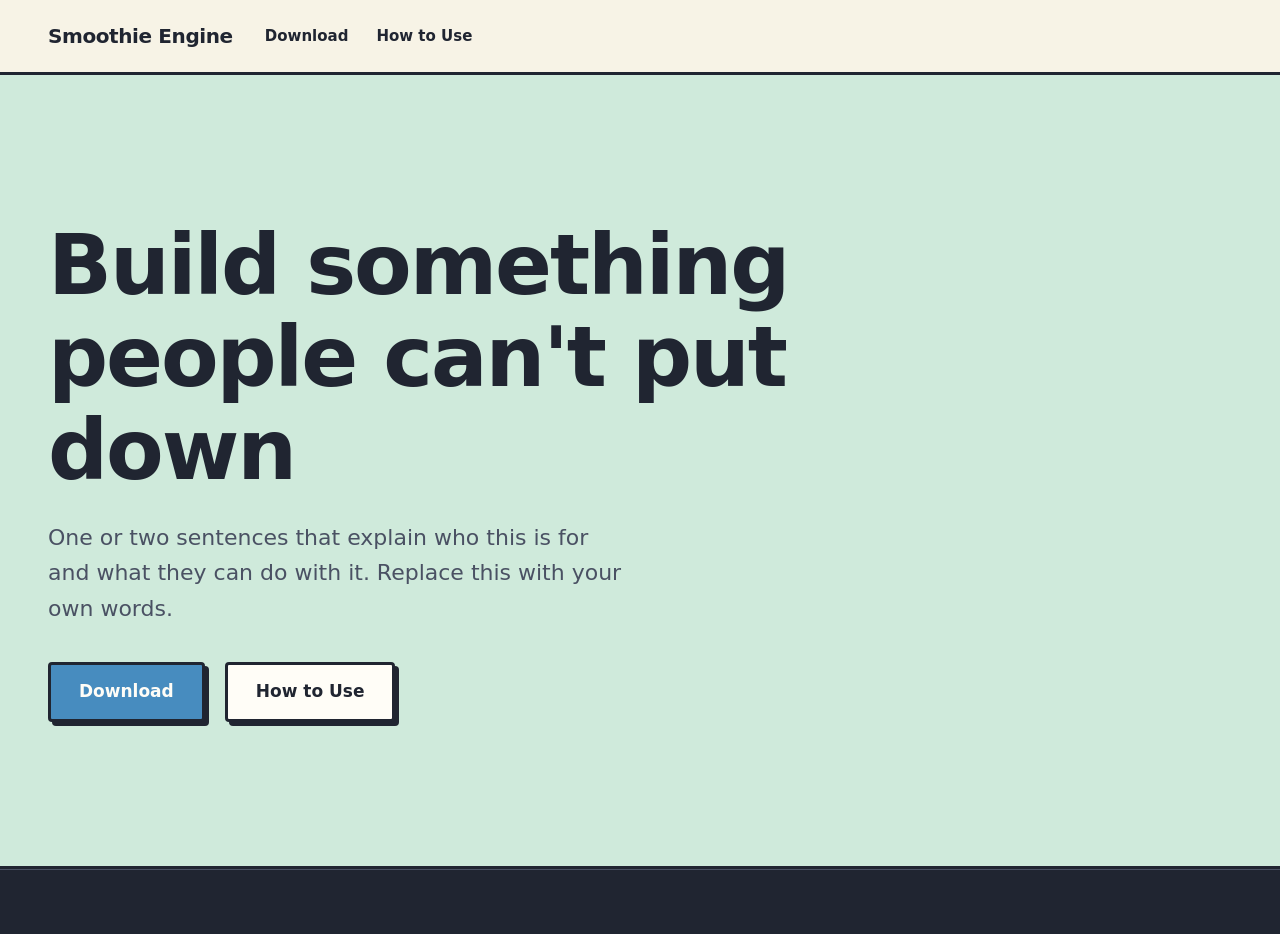
==== index.html @ 29fd3092 "Initial commit" ====
<!DOCTYPE html>
<html lang="en">
<head>
  <meta charset="UTF-8">
  <meta name="viewport" content="width=device-width, initial-scale=1">
  <title>Smoothie Engine</title>
  <meta name="description" content="A short description of your site.">
  <link rel="stylesheet" href="style.css">
</head>
<body>

  <a class="skip-link" href="#main">Skip to content</a>

  <header class="site-header">
    <div class="container header-inner">
      <a class="brand" href="index.html">Smoothie Engine</a>
      <nav aria-label="Main">
        <ul class="nav-list">
          <li><a href="download.html">Download</a></li>
          <li><a href="wiki.html">How to Use</a></li>
        </ul>
      </nav>
    </div>
  </header>

  <main id="main">

    <section class="hero">
      <div class="container">
        <h1>Build something people can't put down</h1>
        <p class="lead">One or two sentences that explain who this is for and what they can do with it. Replace this with your own words.</p>
        <div class="button-row">
          <a class="button" href="download.html">Download</a>
          <a class="button button-secondary" href="wiki.html">How to Use</a>
        </div>
      </div>
    </section>

  </main>

  <footer class="site-footer">
    <div class="container footer-inner">
      <ul class="nav-list">
        <li><a href="#"></a></li>
        <li><a href="#"></a></li>
      </ul>
    </div>
  </footer>

</body>
</html>
---- style.css ----
:root {
  --cream: #f7f3e6;
  --mint: #cfeadb;
  --mint-deep: #8fd0ad;
  --ink: #202531;
  --blue: #478cbf;
  --blue-soft: #b9d6ec;
  --white: #fffdf7;
  --muted: #4a5163;

  --font-body: system-ui, -apple-system, "Segoe UI", Roboto, "Helvetica Neue", Arial, sans-serif;
  --max-width: 74rem;
  --measure: 36rem;
  --border: 3px solid var(--ink);
  --shadow: 6px 6px 0 var(--ink);
  --radius: 4px;
}

*, *::before, *::after { box-sizing: border-box; }
* { margin: 0; }

html {
  -webkit-text-size-adjust: 100%;
  scroll-behavior: smooth;
  scroll-padding-top: 5rem;
}

body {
  background: var(--cream);
  color: var(--ink);
  font-family: var(--font-body);
  font-size: 1.0625rem;
  line-height: 1.6;
  min-height: 100vh;
  display: flex;
  flex-direction: column;
}

main { flex: 1; }
img, svg, video { display: block; max-width: 100%; height: auto; }

h1, h2, h3 {
  line-height: 1.1;
  letter-spacing: -0.025em;
  font-weight: 800;
}

h1 { font-size: clamp(2.75rem, 7vw + 0.5rem, 5.25rem); max-width: 14ch; }
h2 { font-size: clamp(2rem, 3.5vw + 1rem, 3.25rem); }
h3 { font-size: 1.5rem; margin-bottom: 0.75rem; }

p + p { margin-top: 1rem; }

a { color: inherit; text-underline-offset: 0.2em; }

:focus-visible {
  outline: 3px solid var(--blue);
  outline-offset: 3px;
}

.container {
  width: min(100% - 2.5rem, var(--max-width));
  margin-inline: auto;
}

.section { padding-block: clamp(4rem, 9vw, 7rem); }
.section-mint { background: var(--mint); border-block: var(--border); }

.section-intro {
  color: var(--muted);
  font-size: 1.25rem;
  margin-top: 1rem;
}

.split {
  display: grid;
  gap: 2rem 4rem;
  grid-template-columns: 1fr;
}

@media (min-width: 52rem) {
  .split { grid-template-columns: 1fr 1fr; align-items: start; }
}

.prose { max-width: var(--measure); font-size: 1.1875rem; }

.skip-link {
  position: absolute;
  left: 1rem;
  top: -4rem;
  background: var(--ink);
  color: var(--cream);
  padding: 0.6rem 1rem;
  z-index: 20;
}
.skip-link:focus { top: 1rem; }

.site-header {
  position: sticky;
  top: 0;
  z-index: 10;
  background: var(--cream);
  border-bottom: var(--border);
}

.header-inner {
  display: flex;
  align-items: center;
  gap: 2rem;
  min-height: 4.5rem;
}

.brand {
  font-weight: 800;
  font-size: 1.25rem;
  letter-spacing: -0.02em;
  text-decoration: none;
}

.header-inner nav { margin-right: auto; }

.nav-list {
  display: flex;
  gap: 1.75rem;
  list-style: none;
  padding: 0;
}

.nav-list a {
  text-decoration: none;
  font-weight: 600;
  font-size: 0.9375rem;
}

.nav-list a:hover { text-decoration: underline; text-decoration-thickness: 3px; }

@media (max-width: 52rem) {
  .header-inner nav { display: none; }
  .header-inner { justify-content: space-between; }
}

.button {
  display: inline-block;
  background: var(--blue);
  color: var(--white);
  font-weight: 700;
  text-decoration: none;
  padding: 0.85rem 1.75rem;
  border: var(--border);
  border-radius: var(--radius);
  box-shadow: 4px 4px 0 var(--ink);
  transition: transform 0.1s ease, box-shadow 0.1s ease;
}

.button:hover {
  transform: translate(2px, 2px);
  box-shadow: 2px 2px 0 var(--ink);
}

.button:active {
  transform: translate(4px, 4px);
  box-shadow: 0 0 0 var(--ink);
}

.button-small { padding: 0.5rem 1.1rem; font-size: 0.9375rem; box-shadow: 3px 3px 0 var(--ink); }

.button-secondary { background: var(--white); color: var(--ink); }

.button-row { display: flex; flex-wrap: wrap; gap: 1.25rem; }

.hero {
  background: var(--mint);
  border-bottom: var(--border);
  padding-block: clamp(4.5rem, 12vw, 9rem);
}

.lead {
  font-size: clamp(1.125rem, 1vw + 1rem, 1.375rem);
  max-width: var(--measure);
  margin-block: 1.5rem 2.25rem;
  color: var(--muted);
}

.card-grid {
  display: grid;
  gap: 2rem;
  grid-template-columns: repeat(auto-fit, minmax(17rem, 1fr));
  margin-top: 3rem;
}

.card {
  border: var(--border);
  border-radius: var(--radius);
  box-shadow: var(--shadow);
  padding: 2rem;
  min-height: 17rem;
  display: flex;
  flex-direction: column;
}

.card-white { background: var(--white); }
.card-mint { background: var(--mint); }
.card-blue { background: var(--blue-soft); }

.card p { color: var(--muted); }

.card-link {
  margin-top: auto;
  padding-top: 2rem;
  font-weight: 700;
}

.cta {
  background: var(--ink);
  color: var(--cream);
  padding-block: clamp(4rem, 10vw, 7rem);
}

.cta .lead { color: var(--blue-soft); }
.cta .lead a { color: var(--cream); }
.cta .button { border-color: var(--cream); box-shadow: 4px 4px 0 var(--mint-deep); }
.cta .button:hover { box-shadow: 2px 2px 0 var(--mint-deep); }

.site-footer {
  background: var(--ink);
  color: var(--blue-soft);
  border-top: 1px solid var(--muted);
  padding-block: 2rem;
  font-size: 0.9375rem;
}

.site-footer .nav-list a { font-weight: 500; }

.footer-inner {
  display: flex;
  flex-wrap: wrap;
  justify-content: space-between;
  gap: 1rem;
}

@media (prefers-reduced-motion: reduce) {
  html { scroll-behavior: auto; }
  * { transition: none !important; }
}
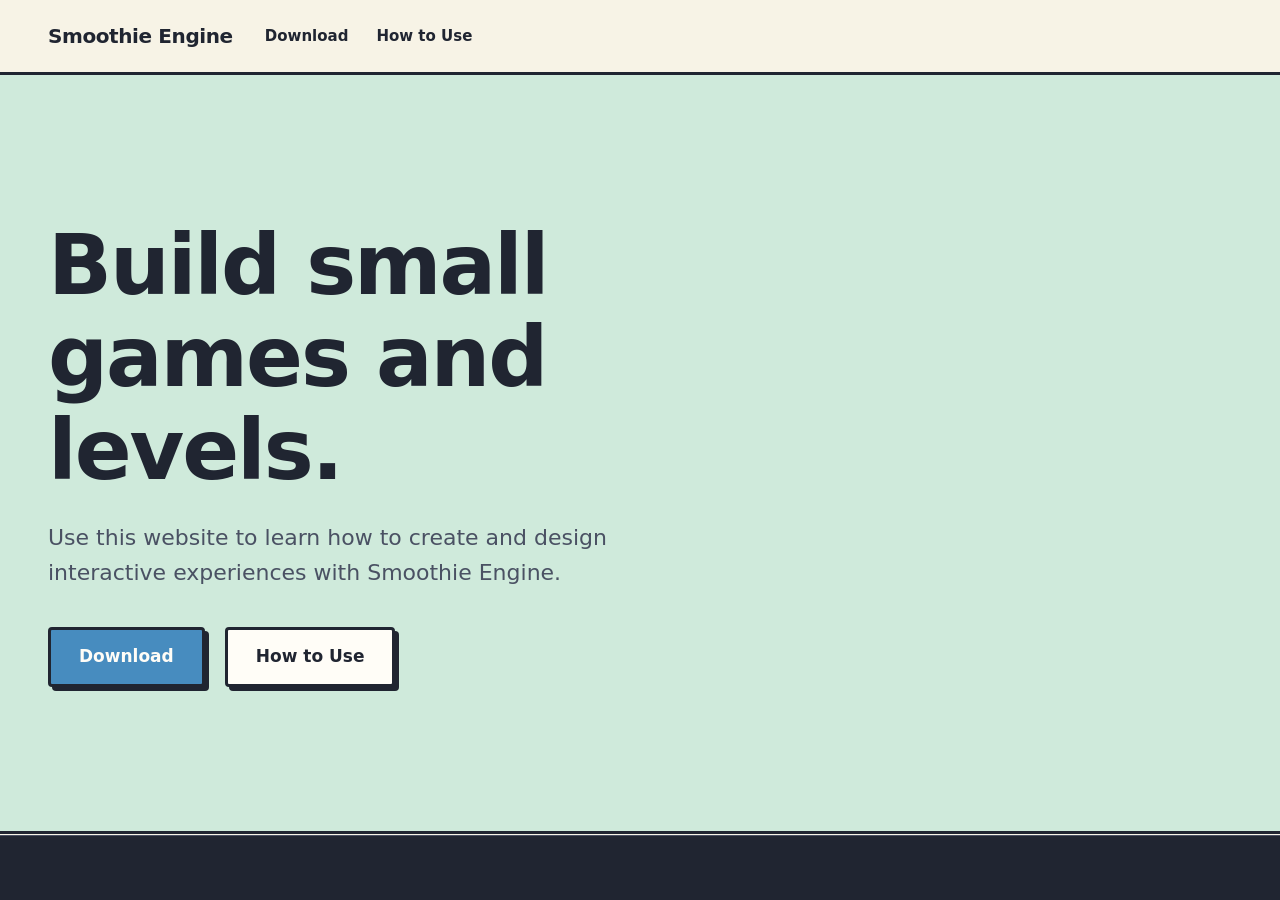
==== commit fb42767a: "Update hero section text in index.html" ====
--- a/index.html
+++ b/index.html
@@ -27,8 +27,8 @@
 
     <section class="hero">
       <div class="container">
-        <h1>Build something people can't put down</h1>
-        <p class="lead">One or two sentences that explain who this is for and what they can do with it. Replace this with your own words.</p>
+        <h1>Build small games and levels.</h1>
+        <p class="lead">Use this website to learn how to create and design interactive experiences with Smoothie Engine.</p>
         <div class="button-row">
           <a class="button" href="download.html">Download</a>
           <a class="button button-secondary" href="wiki.html">How to Use</a>
@@ -48,4 +48,4 @@
   </footer>
 
 </body>
-</html>+</html>
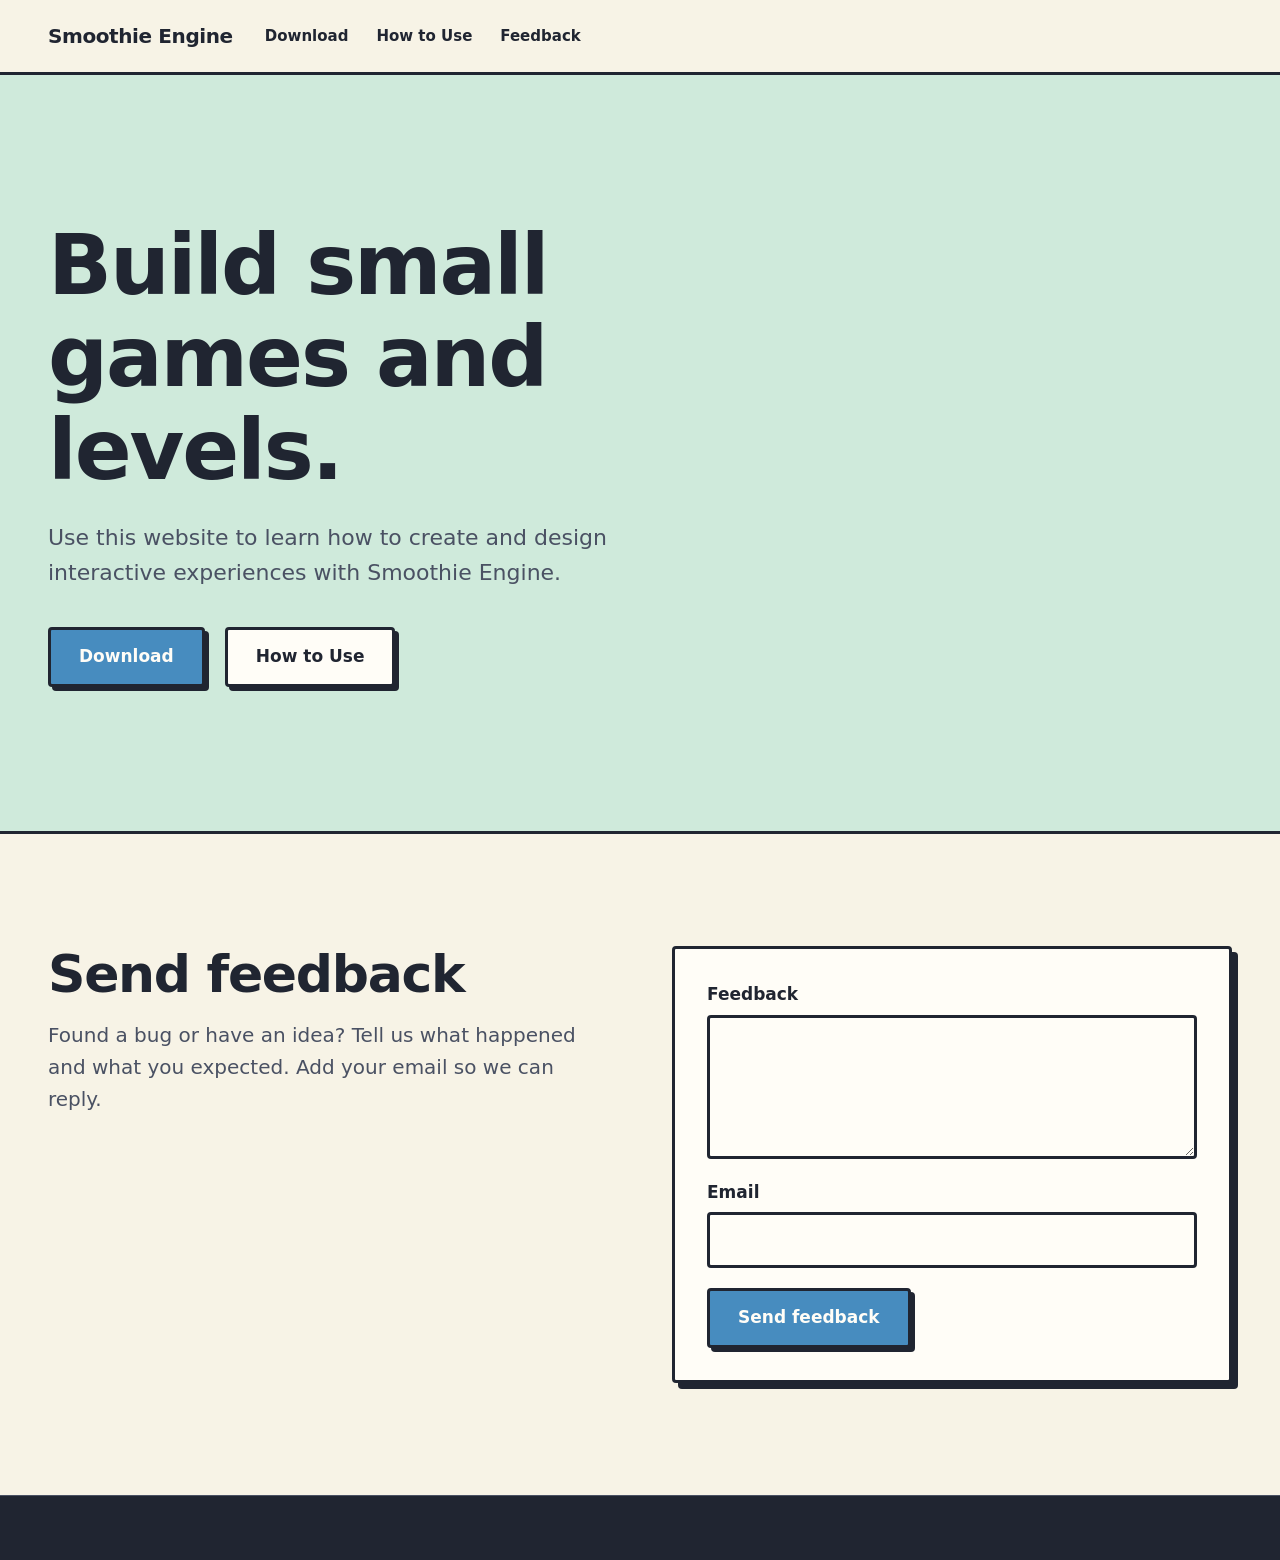
==== commit 4b071b1c: "Added feedback, download counter, and polished looks" ====
--- a/index.html
+++ b/index.html
@@ -4,8 +4,9 @@
   <meta charset="UTF-8">
   <meta name="viewport" content="width=device-width, initial-scale=1">
   <title>Smoothie Engine</title>
-  <meta name="description" content="A short description of your site.">
+  <meta name="description" content="Learn how to build small games and levels with Smoothie Engine.">
   <link rel="stylesheet" href="style.css">
+  <link rel="icon" type="image/png" href="Smoothie_Engine_Icon.png">
 </head>
 <body>
 
@@ -18,6 +19,7 @@
         <ul class="nav-list">
           <li><a href="download.html">Download</a></li>
           <li><a href="wiki.html">How to Use</a></li>
+          <li><a href="#feedback">Feedback</a></li>
         </ul>
       </nav>
     </div>
@@ -36,6 +38,39 @@
       </div>
     </section>
 
+    <section class="section" id="feedback">
+      <div class="container split">
+        <div>
+          <h2>Send feedback</h2>
+          <p class="section-intro">Found a bug or have an idea? Tell us what happened and what you expected. Add your email so we can reply.</p>
+        </div>
+
+        <div class="card card-white">
+          <form id="feedback-form" class="feedback-form" novalidate>
+            <div class="field">
+              <label for="f-message">Feedback</label>
+              <textarea id="f-message" name="message" required></textarea>
+            </div>
+
+            <div class="field">
+              <label for="f-email">Email</label>
+              <input id="f-email" name="email" type="email" autocomplete="email" required>
+            </div>
+
+            <div class="hp" aria-hidden="true">
+              <label for="f-website">Leave this empty</label>
+              <input id="f-website" name="website" type="text" tabindex="-1" autocomplete="off">
+            </div>
+
+            <div class="form-footer">
+              <button class="button" type="submit">Send feedback</button>
+              <p id="form-status" class="form-status" role="status" aria-live="polite"></p>
+            </div>
+          </form>
+        </div>
+      </div>
+    </section>
+
   </main>
 
   <footer class="site-footer">
@@ -47,5 +82,70 @@
     </div>
   </footer>
 
+  <script>
+  (function () {
+    const FORM_ID = "1FAIpQLScRIgUYPrMnvY7pOKBASUnkk_aRia_DMLcpPYJUalQB0FUi9w";
+    const ENTRIES = {
+      message: "entry.925480541",
+      email: "entry.1498463192"
+    };
+
+    const form = document.getElementById("feedback-form");
+    if (!form) return;
+
+    const status = document.getElementById("form-status");
+    const button = form.querySelector("button[type=submit]");
+    const url = `https://docs.google.com/forms/d/e/${FORM_ID}/formResponse`;
+
+    const say = (text, kind) => {
+      status.textContent = text;
+      status.className = "form-status" + (kind ? " is-" + kind : "");
+    };
+
+    form.addEventListener("submit", async (e) => {
+      e.preventDefault();
+
+      if (form.elements.website.value) return;
+
+      if (Object.values(ENTRIES).some((v) => v.includes("REPLACE_ME"))) {
+        say("The form isn't connected to Google Forms yet.", "error");
+        return;
+      }
+
+      const message = form.elements.message.value.trim();
+      const email = form.elements.email.value.trim();
+
+      if (!message) {
+        say("Please write your feedback first.", "error");
+        form.elements.message.focus();
+        return;
+      }
+
+      if (!form.elements.email.checkValidity()) {
+        say("Please enter a valid email address.", "error");
+        form.elements.email.focus();
+        return;
+      }
+
+      const body = new URLSearchParams();
+      body.append(ENTRIES.message, message);
+      body.append(ENTRIES.email, email);
+
+      button.disabled = true;
+      say("Sending…");
+
+      try {
+        await fetch(url, { method: "POST", mode: "no-cors", body });
+        form.reset();
+        say("Thanks! Your feedback was sent.", "ok");
+      } catch (err) {
+        say("Something went wrong. Check your connection and try again.", "error");
+      } finally {
+        button.disabled = false;
+      }
+    });
+  })();
+  </script>
+
 </body>
 </html>
--- a/style.css
+++ b/style.css
@@ -7,6 +7,7 @@
   --blue-soft: #b9d6ec;
   --white: #fffdf7;
   --muted: #4a5163;
+  --warn: #f4dc8f;
 
   --font-body: system-ui, -apple-system, "Segoe UI", Roboto, "Helvetica Neue", Arial, sans-serif;
   --max-width: 74rem;
@@ -236,7 +237,256 @@
   flex-wrap: wrap;
   justify-content: space-between;
   gap: 1rem;
-}
+  align-items: center;
+}
+
+.download-count {
+  display: inline-flex;
+  align-items: baseline;
+  gap: 0.6rem;
+  margin-top: 0;
+  padding: 0.55rem 1.1rem;
+  background: var(--white);
+  color: var(--muted);
+  font-weight: 600;
+  border: var(--border);
+  border-radius: var(--radius);
+  box-shadow: 4px 4px 0 var(--ink);
+}
+
+.download-count strong {
+  color: var(--ink);
+  font-size: 1.75rem;
+  font-weight: 800;
+  line-height: 1;
+  letter-spacing: -0.02em;
+  font-variant-numeric: tabular-nums;
+}
+
+.download-grid { margin-top: 0; }
+
+.download-grid .card { min-height: 0; }
+
+.card-head {
+  display: flex;
+  align-items: center;
+  justify-content: space-between;
+  gap: 1rem;
+  margin-bottom: 1.25rem;
+}
+
+.card-head h3 { margin-bottom: 0; font-size: 1.75rem; }
+
+.tag {
+  flex: none;
+  padding: 0.15rem 0.7rem;
+  color: var(--ink);
+  font-size: 0.8125rem;
+  font-weight: 700;
+  border: 2px solid var(--ink);
+  border-radius: var(--radius);
+  box-shadow: 2px 2px 0 var(--ink);
+}
+
+.tag-ok { background: var(--mint-deep); }
+.tag-warn { background: var(--warn); }
+
+.spec {
+  display: grid;
+  grid-template-columns: auto minmax(0, 1fr);
+  gap: 0.5rem 1.5rem;
+  padding-top: 1.25rem;
+  border-top: 2px solid var(--ink);
+}
+
+.spec dt { font-weight: 700; }
+.spec dd { margin: 0; color: var(--muted); overflow-wrap: anywhere; }
+
+.callout {
+  padding: 1rem 1.25rem;
+  background: var(--warn);
+  border: var(--border);
+  border-radius: var(--radius);
+  box-shadow: 3px 3px 0 var(--ink);
+}
+
+.callout p { color: var(--ink); }
+
+.card-actions {
+  margin-top: auto;
+  padding-top: 2rem;
+}
+
+.subhead { margin-top: 2.5rem; }
+.sticky-col .subhead:first-child,
+.split > div > .subhead:first-child { margin-top: 0; }
+
+.sticky-col { align-self: start; }
+
+@media (min-width: 52rem) {
+  .sticky-col {
+    position: sticky;
+    top: 6.5rem;
+  }
+}
+
+.controls {
+  display: grid;
+  gap: 1rem;
+  margin-block: 1rem 0;
+}
+
+.control {
+  display: grid;
+  grid-template-columns: minmax(10rem, 14rem) minmax(0, 1fr);
+  gap: 0.5rem 1.5rem;
+  align-items: center;
+  background: var(--white);
+  border: var(--border);
+  border-radius: var(--radius);
+  box-shadow: 4px 4px 0 var(--ink);
+  padding: 1rem 1.25rem;
+}
+
+.control dt {
+  display: flex;
+  flex-wrap: wrap;
+  align-items: center;
+  gap: 0.4rem;
+  font-weight: 700;
+}
+
+.control dd {
+  margin: 0;
+  color: var(--muted);
+  overflow-wrap: anywhere;
+}
+
+@media (max-width: 40rem) {
+  .control { grid-template-columns: minmax(0, 1fr); }
+}
+
+kbd {
+  font: inherit;
+  font-size: 0.875rem;
+  font-weight: 700;
+  background: var(--blue-soft);
+  color: var(--ink);
+  border: 2px solid var(--ink);
+  border-radius: var(--radius);
+  box-shadow: 2px 2px 0 var(--ink);
+  padding: 0.1rem 0.6rem;
+  white-space: nowrap;
+}
+
+.key-sep { color: var(--muted); font-weight: 600; }
+
+.steps {
+  list-style: none;
+  padding: 0;
+  counter-reset: step;
+  display: grid;
+  gap: 1rem;
+  margin-top: 1.25rem;
+}
+
+.steps li {
+  counter-increment: step;
+  position: relative;
+  min-height: 2.5rem;
+  padding: 0.35rem 0 0 3.5rem;
+  font-size: 1.125rem;
+}
+
+.steps li::before {
+  content: counter(step);
+  position: absolute;
+  left: 0;
+  top: 0;
+  display: grid;
+  place-items: center;
+  width: 2.5rem;
+  height: 2.5rem;
+  background: var(--blue);
+  color: var(--white);
+  font-weight: 800;
+  border: var(--border);
+  border-radius: var(--radius);
+  box-shadow: 3px 3px 0 var(--ink);
+}
+
+.feedback-form {
+  display: grid;
+  gap: 1.25rem;
+}
+
+.field {
+  display: grid;
+  gap: 0.4rem;
+}
+
+.field label { font-weight: 700; }
+
+.field input,
+.field select,
+.field textarea {
+  width: 100%;
+  font: inherit;
+  color: var(--ink);
+  background: var(--white);
+  border: var(--border);
+  border-radius: var(--radius);
+  padding: 0.7rem 0.9rem;
+}
+
+.field textarea {
+  min-height: 9rem;
+  resize: vertical;
+}
+
+.field input:focus-visible,
+.field select:focus-visible,
+.field textarea:focus-visible {
+  outline: 3px solid var(--blue);
+  outline-offset: 3px;
+  box-shadow: 4px 4px 0 var(--ink);
+}
+
+.hp {
+  position: absolute;
+  left: -9999px;
+  width: 1px;
+  height: 1px;
+  overflow: hidden;
+}
+
+button.button {
+  font: inherit;
+  font-weight: 700;
+  cursor: pointer;
+}
+
+button.button:disabled {
+  opacity: 0.6;
+  cursor: progress;
+  transform: none;
+  box-shadow: 4px 4px 0 var(--ink);
+}
+
+.form-footer {
+  display: flex;
+  flex-wrap: wrap;
+  align-items: center;
+  gap: 1rem 1.5rem;
+}
+
+.form-status {
+  margin: 0;
+  font-weight: 600;
+}
+
+.card .form-status.is-ok { color: #1d6b43; }
+.card .form-status.is-error { color: #9b2c2c; }
 
 @media (prefers-reduced-motion: reduce) {
   html { scroll-behavior: auto; }
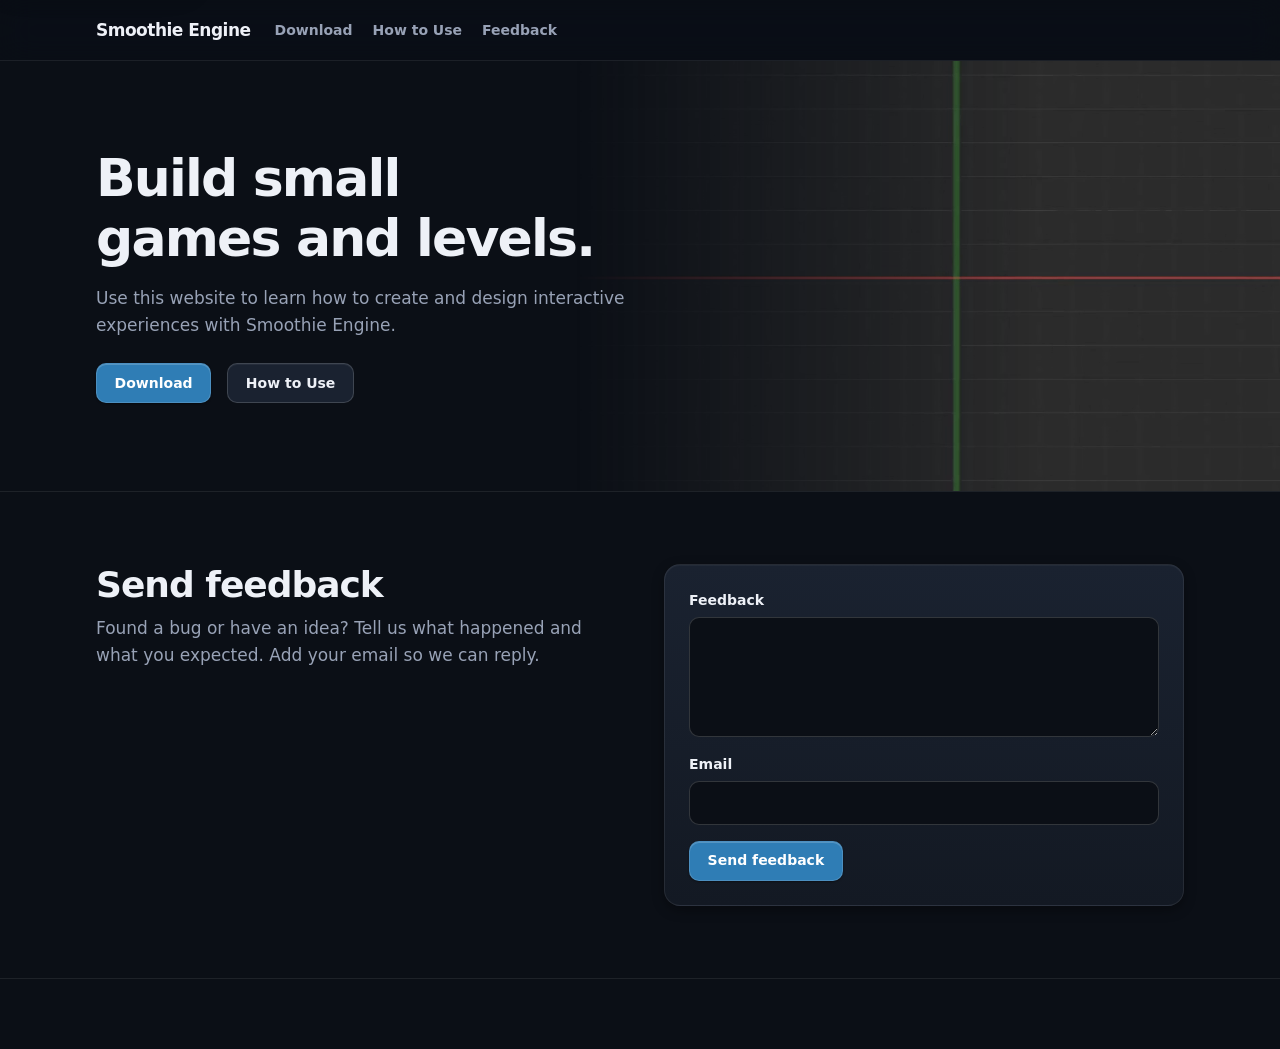
==== commit ef3dcbda: "Major looks changes" ====
--- a/index.html
+++ b/index.html
@@ -6,6 +6,33 @@
   <title>Smoothie Engine</title>
   <meta name="description" content="Learn how to build small games and levels with Smoothie Engine.">
   <link rel="stylesheet" href="style.css">
+  <style>
+    .hero {
+      position: relative;
+      overflow: hidden;
+    }
+
+    .hero .container {
+      position: relative;
+      z-index: 1;
+    }
+
+    .bg-gif {
+      position: absolute;
+      top: 0;
+      right: 0;
+      bottom: 0;
+      width: 55%;
+      background: url("Start.gif") center right / cover no-repeat;
+      pointer-events: none;
+      -webkit-mask-image: linear-gradient(to left, #000 35%, transparent 100%);
+      mask-image: linear-gradient(to left, #000 35%, transparent 100%);
+    }
+
+    @media (max-width: 700px) {
+      .bg-gif { width: 100%; opacity: .25; }
+    }
+  </style>
   <link rel="icon" type="image/png" href="Smoothie_Engine_Icon.png">
 </head>
 <body>
@@ -28,6 +55,7 @@
   <main id="main">
 
     <section class="hero">
+      <div class="bg-gif" aria-hidden="true"></div>
       <div class="container">
         <h1>Build small games and levels.</h1>
         <p class="lead">Use this website to learn how to create and design interactive experiences with Smoothie Engine.</p>
@@ -148,4 +176,4 @@
   </script>
 
 </body>
-</html>
+</html>
--- a/style.css
+++ b/style.css
@@ -1,494 +1,369 @@
+/* I HATE CSSS IT DESERVES TO NEVER LIVE AGAIN NO THIS TOOK ME HOURS STOP IT NO */
 :root {
-  --cream: #f7f3e6;
-  --mint: #cfeadb;
-  --mint-deep: #8fd0ad;
-  --ink: #202531;
-  --blue: #478cbf;
-  --blue-soft: #b9d6ec;
-  --white: #fffdf7;
-  --muted: #4a5163;
-  --warn: #f4dc8f;
-
-  --font-body: system-ui, -apple-system, "Segoe UI", Roboto, "Helvetica Neue", Arial, sans-serif;
-  --max-width: 74rem;
-  --measure: 36rem;
-  --border: 3px solid var(--ink);
-  --shadow: 6px 6px 0 var(--ink);
-  --radius: 4px;
+  color-scheme: dark;
+  --bg: #0b0f16; --surface: #131923; --surface-alt: #1a2230; --surface-raised: #1f2938;
+  --mint: #8fd0ad; --mint-deep: #5fb98b; --mint-tint: rgb(143 208 173 / 0.08);
+  --blue: #2f7db5; --blue-hover: #3a8ccb; --blue-bright: #7bbcf0; --blue-tint: rgb(90 169 230 / 0.09);
+  --warn: rgb(244 205 90 / 0.12); --warn-text: #f3d77a;
+  --ink: #eef1f7; --muted: #98a2b6;
+  --text-primary: var(--ink); --text-secondary: var(--muted);
+  --border-color: rgb(255 255 255 / 0.08); --border-strong: rgb(255 255 255 / 0.16); --focus-color: var(--blue-bright);
+  --success: #6fd6a0; --error: #ff8a80;
+
+  --font-body: ui-sans-serif, system-ui, -apple-system, BlinkMacSystemFont, "Segoe UI", Roboto, "Helvetica Neue", Arial, sans-serif;
+  --text-xs: 0.75rem; --text-sm: 0.875rem; --text-base: 1rem; --text-lg: 1.0625rem; --text-xl: 1.25rem;
+  --leading-tight: 1.15; --leading-body: 1.6; --measure: 36rem; --max-width: 68rem;
+  --gutter: clamp(1rem, 4vw, 2rem); --section-space: clamp(2.5rem, 6vw, 4.5rem); --header-height: 3.75rem;
+
+  --radius: 10px; --radius-lg: 16px; --border-width: 1px;
+  --border: var(--border-width) solid var(--border-color);
+  --shadow-sm: 0 1px 2px rgb(0 0 0 / 0.4);
+  --shadow-md: 0 4px 12px rgb(0 0 0 / 0.35), inset 0 1px 0 rgb(255 255 255 / 0.04);
+  --shadow-lg: 0 12px 32px rgb(0 0 0 / 0.5), inset 0 1px 0 rgb(255 255 255 / 0.06);
+  --ease-out: cubic-bezier(0.2, 0.8, 0.2, 1); --duration-fast: 140ms; --duration-normal: 220ms;
 }
 
 *, *::before, *::after { box-sizing: border-box; }
 * { margin: 0; }
 
-html {
-  -webkit-text-size-adjust: 100%;
-  scroll-behavior: smooth;
-  scroll-padding-top: 5rem;
-}
-
-body {
-  background: var(--cream);
-  color: var(--ink);
-  font-family: var(--font-body);
-  font-size: 1.0625rem;
-  line-height: 1.6;
-  min-height: 100vh;
-  display: flex;
-  flex-direction: column;
-}
-
-main { flex: 1; }
+html { -webkit-text-size-adjust: 100%; scroll-behavior: smooth; background: var(--bg);
+  scroll-padding-top: calc(var(--header-height) + 1rem); }
+
+body { min-height: 100vh; min-height: 100svh; display: flex; flex-direction: column;
+  background: var(--bg); color: var(--text-primary); font-family: var(--font-body);
+  font-size: var(--text-base); line-height: var(--leading-body); -webkit-font-smoothing: antialiased;
+  text-rendering: optimizeLegibility; }
+
+main { flex: 1; min-width: 0; }
 img, svg, video { display: block; max-width: 100%; height: auto; }
-
-h1, h2, h3 {
-  line-height: 1.1;
-  letter-spacing: -0.025em;
-  font-weight: 800;
-}
-
-h1 { font-size: clamp(2.75rem, 7vw + 0.5rem, 5.25rem); max-width: 14ch; }
-h2 { font-size: clamp(2rem, 3.5vw + 1rem, 3.25rem); }
-h3 { font-size: 1.5rem; margin-bottom: 0.75rem; }
-
-p + p { margin-top: 1rem; }
-
-a { color: inherit; text-underline-offset: 0.2em; }
-
-:focus-visible {
-  outline: 3px solid var(--blue);
-  outline-offset: 3px;
-}
-
-.container {
-  width: min(100% - 2.5rem, var(--max-width));
-  margin-inline: auto;
-}
-
-.section { padding-block: clamp(4rem, 9vw, 7rem); }
-.section-mint { background: var(--mint); border-block: var(--border); }
-
-.section-intro {
-  color: var(--muted);
-  font-size: 1.25rem;
-  margin-top: 1rem;
-}
-
-.split {
-  display: grid;
-  gap: 2rem 4rem;
-  grid-template-columns: 1fr;
-}
-
+button, input, select, textarea { font: inherit; }
+button { color: inherit; }
+button, a { -webkit-tap-highlight-color: transparent; }
+a { color: var(--blue-bright); text-underline-offset: 0.2em; text-decoration-thickness: 1px; }
+a:hover { text-decoration-thickness: 2px; }
+::selection { background: rgb(123 188 240 / 0.35); color: #fff; }
+:focus { outline: none; }
+:focus-visible { outline: 2px solid var(--focus-color); outline-offset: 3px; border-radius: 4px; }
+[hidden] { display: none !important; }
+
+/* Typography */
+h1, h2, h3, h4, h5, h6 { color: var(--ink); font-weight: 700; line-height: var(--leading-tight);
+  letter-spacing: -0.02em; text-wrap: balance; }
+h1 { max-width: 20ch; font-size: clamp(2rem, 3.5vw + 1rem, 3.25rem); letter-spacing: -0.035em; }
+h2 { max-width: 28ch; font-size: clamp(1.5rem, 2vw + 0.9rem, 2.25rem); letter-spacing: -0.028em; }
+h3 { margin-bottom: 0.5rem; font-size: clamp(1.05rem, 0.8vw + 0.9rem, 1.25rem); }
+h4 { font-size: 1rem; }
+p { max-width: 68ch; }
+p + p { margin-top: 0.75rem; }
+small, .text-small { font-size: var(--text-sm); }
+strong, b { font-weight: 650; }
+
+.prose { max-width: var(--measure); font-size: var(--text-base); line-height: 1.7; overflow-wrap: anywhere; }
+.prose > * + * { margin-top: 1rem; }
+.section-intro { max-width: 38rem; margin-top: 0.6rem; color: var(--text-secondary);
+  font-size: var(--text-lg); line-height: 1.6; }
+.lead { max-width: var(--measure); margin-block: 1rem 1.5rem; color: var(--text-secondary);
+  font-size: var(--text-lg); line-height: 1.6; }
+.subhead { margin-top: 1.75rem; }
+.sticky-col .subhead:first-child, .split > div > .subhead:first-child { margin-top: 0; }
+
+/* Layout */
+.container { width: min(calc(100% - 2 * var(--gutter)), var(--max-width)); margin-inline: auto; }
+.section { padding-block: var(--section-space); }
+.section-mint { background: linear-gradient(180deg, var(--mint-tint), rgb(143 208 173 / 0.02));
+  border-block: var(--border); }
+.split { display: grid; grid-template-columns: minmax(0, 1fr); gap: clamp(1.5rem, 4vw, 3rem); }
+.split > * { min-width: 0; }
 @media (min-width: 52rem) {
-  .split { grid-template-columns: 1fr 1fr; align-items: start; }
-}
-
-.prose { max-width: var(--measure); font-size: 1.1875rem; }
-
-.skip-link {
-  position: absolute;
-  left: 1rem;
-  top: -4rem;
-  background: var(--ink);
-  color: var(--cream);
-  padding: 0.6rem 1rem;
-  z-index: 20;
-}
-.skip-link:focus { top: 1rem; }
-
-.site-header {
-  position: sticky;
-  top: 0;
-  z-index: 10;
-  background: var(--cream);
-  border-bottom: var(--border);
-}
-
-.header-inner {
-  display: flex;
-  align-items: center;
-  gap: 2rem;
-  min-height: 4.5rem;
-}
-
-.brand {
-  font-weight: 800;
-  font-size: 1.25rem;
-  letter-spacing: -0.02em;
-  text-decoration: none;
-}
-
+  .split { grid-template-columns: repeat(2, minmax(0, 1fr)); align-items: start; }
+}
+.sticky-col { min-width: 0; align-self: start; }
+@media (min-width: 64rem) {
+  .sticky-col { position: sticky; top: calc(var(--header-height) + 1.5rem); }
+}
+.button-row { display: flex; flex-wrap: wrap; align-items: center; gap: 0.75rem 1rem; }
+.stack { display: flex; flex-direction: column; gap: 0.75rem; }
+.text-muted { color: var(--text-secondary); }
+.text-center { text-align: center; }
+.text-center > h1, .text-center > h2, .text-center > p { margin-inline: auto; }
+.text-center .button-row { justify-content: center; }
+.anchor-target { scroll-margin-top: calc(var(--header-height) + 1rem); }
+
+.skip-link { position: fixed; z-index: 100; top: 0.75rem; left: 0.75rem; padding: 0.6rem 0.9rem;
+  transform: translateY(-200%); background: var(--ink); color: var(--bg); border-radius: var(--radius);
+  box-shadow: var(--shadow-lg); font-weight: 650; text-decoration: none; }
+.skip-link:focus, .skip-link:focus-visible { transform: translateY(0); }
+
+/* Header */
+.site-header { position: sticky; top: 0; z-index: 50; background: rgb(11 15 22 / 0.72);
+  -webkit-backdrop-filter: saturate(160%) blur(16px); backdrop-filter: saturate(160%) blur(16px);
+  border-bottom: var(--border); }
+.header-inner { min-height: var(--header-height); display: flex; align-items: center; gap: 1.5rem; }
+.brand { flex-shrink: 0; color: var(--ink); font-size: 1.0625rem; font-weight: 750; letter-spacing: -0.03em;
+  line-height: 1.2; text-decoration: none; }
+.brand:hover { text-decoration: none; }
 .header-inner nav { margin-right: auto; }
-
-.nav-list {
-  display: flex;
-  gap: 1.75rem;
-  list-style: none;
-  padding: 0;
-}
-
-.nav-list a {
-  text-decoration: none;
-  font-weight: 600;
-  font-size: 0.9375rem;
-}
-
-.nav-list a:hover { text-decoration: underline; text-decoration-thickness: 3px; }
-
+.nav-list { display: flex; align-items: center; flex-wrap: wrap; gap: 0.25rem 1.25rem; padding: 0; list-style: none; }
+.nav-list a { display: inline-block; padding-block: 0.35rem; color: var(--text-secondary);
+  font-size: var(--text-sm); font-weight: 550; text-decoration: none;
+  transition: color var(--duration-fast) ease; }
+.nav-list a:hover { color: var(--ink); text-decoration: none; }
+.nav-list a[aria-current="page"] { color: var(--ink); text-decoration: underline;
+  text-decoration-color: var(--blue-bright); text-decoration-thickness: 2px; text-underline-offset: 0.5em; }
+.header-actions { display: flex; align-items: center; gap: 0.5rem; margin-left: auto; }
 @media (max-width: 52rem) {
+  .header-inner { gap: 1rem; justify-content: space-between; }
   .header-inner nav { display: none; }
-  .header-inner { justify-content: space-between; }
-}
-
-.button {
-  display: inline-block;
-  background: var(--blue);
-  color: var(--white);
-  font-weight: 700;
-  text-decoration: none;
-  padding: 0.85rem 1.75rem;
-  border: var(--border);
-  border-radius: var(--radius);
-  box-shadow: 4px 4px 0 var(--ink);
-  transition: transform 0.1s ease, box-shadow 0.1s ease;
-}
-
-.button:hover {
-  transform: translate(2px, 2px);
-  box-shadow: 2px 2px 0 var(--ink);
-}
-
-.button:active {
-  transform: translate(4px, 4px);
-  box-shadow: 0 0 0 var(--ink);
-}
-
-.button-small { padding: 0.5rem 1.1rem; font-size: 0.9375rem; box-shadow: 3px 3px 0 var(--ink); }
-
-.button-secondary { background: var(--white); color: var(--ink); }
-
-.button-row { display: flex; flex-wrap: wrap; gap: 1.25rem; }
-
-.hero {
-  background: var(--mint);
-  border-bottom: var(--border);
-  padding-block: clamp(4.5rem, 12vw, 9rem);
-}
-
-.lead {
-  font-size: clamp(1.125rem, 1vw + 1rem, 1.375rem);
-  max-width: var(--measure);
-  margin-block: 1.5rem 2.25rem;
-  color: var(--muted);
-}
-
-.card-grid {
-  display: grid;
-  gap: 2rem;
-  grid-template-columns: repeat(auto-fit, minmax(17rem, 1fr));
-  margin-top: 3rem;
-}
-
-.card {
-  border: var(--border);
-  border-radius: var(--radius);
-  box-shadow: var(--shadow);
-  padding: 2rem;
-  min-height: 17rem;
-  display: flex;
-  flex-direction: column;
-}
-
-.card-white { background: var(--white); }
-.card-mint { background: var(--mint); }
-.card-blue { background: var(--blue-soft); }
-
-.card p { color: var(--muted); }
-
-.card-link {
-  margin-top: auto;
-  padding-top: 2rem;
-  font-weight: 700;
-}
-
-.cta {
-  background: var(--ink);
-  color: var(--cream);
-  padding-block: clamp(4rem, 10vw, 7rem);
-}
-
-.cta .lead { color: var(--blue-soft); }
-.cta .lead a { color: var(--cream); }
-.cta .button { border-color: var(--cream); box-shadow: 4px 4px 0 var(--mint-deep); }
-.cta .button:hover { box-shadow: 2px 2px 0 var(--mint-deep); }
-
-.site-footer {
-  background: var(--ink);
-  color: var(--blue-soft);
-  border-top: 1px solid var(--muted);
-  padding-block: 2rem;
-  font-size: 0.9375rem;
-}
-
-.site-footer .nav-list a { font-weight: 500; }
-
-.footer-inner {
-  display: flex;
-  flex-wrap: wrap;
-  justify-content: space-between;
-  gap: 1rem;
-  align-items: center;
-}
-
-.download-count {
-  display: inline-flex;
-  align-items: baseline;
-  gap: 0.6rem;
-  margin-top: 0;
-  padding: 0.55rem 1.1rem;
-  background: var(--white);
-  color: var(--muted);
-  font-weight: 600;
-  border: var(--border);
-  border-radius: var(--radius);
-  box-shadow: 4px 4px 0 var(--ink);
-}
-
-.download-count strong {
-  color: var(--ink);
-  font-size: 1.75rem;
-  font-weight: 800;
-  line-height: 1;
-  letter-spacing: -0.02em;
-  font-variant-numeric: tabular-nums;
-}
-
+  .header-actions { margin-left: auto; }
+}
+
+/* Buttons */
+.button { min-height: 2.5rem; display: inline-flex; align-items: center; justify-content: center;
+  gap: 0.5rem; padding: 0.5rem 1.1rem; background: var(--blue); color: #fff;
+  border: 1px solid rgb(255 255 255 / 0.14); border-radius: var(--radius);
+  box-shadow: 0 1px 2px rgb(0 0 0 / 0.4), inset 0 1px 0 rgb(255 255 255 / 0.18);
+  font-family: inherit; font-size: var(--text-sm); font-weight: 650; line-height: 1.3; text-align: center;
+  text-decoration: none; cursor: pointer;
+  transition: transform var(--duration-fast) var(--ease-out), box-shadow var(--duration-fast) var(--ease-out),
+    background-color var(--duration-fast) ease, border-color var(--duration-fast) ease; }
+.button:hover { color: #fff; text-decoration: none; }
+.button:focus-visible { outline-offset: 3px; border-radius: var(--radius); }
+.button:active { transform: translateY(1px); }
+.button-small { min-height: 2.125rem; padding: 0.35rem 0.8rem; font-size: var(--text-xs); }
+.button-secondary { background: var(--surface-alt); color: var(--ink); border-color: var(--border-strong);
+  box-shadow: inset 0 1px 0 rgb(255 255 255 / 0.05); }
+.button-secondary:hover { background: var(--surface-raised); color: var(--ink); }
+.button:disabled, .button[aria-disabled="true"] { opacity: 0.5; cursor: not-allowed; transform: none; }
+.button-row .button { flex-shrink: 0; }
+@media (hover: hover) and (pointer: fine) {
+  .button:hover:not(:disabled):not([aria-disabled="true"]) { background: var(--blue-hover);
+    box-shadow: 0 0 0 4px rgb(90 169 230 / 0.15), inset 0 1px 0 rgb(255 255 255 / 0.2); }
+  .button-secondary:hover:not(:disabled) { background: var(--surface-raised); border-color: rgb(255 255 255 / 0.26);
+    box-shadow: inset 0 1px 0 rgb(255 255 255 / 0.06); }
+}
+
+/* Hero */
+.hero { position: relative; overflow: clip; padding-block: clamp(3rem, 8vw, 5.5rem);
+  background: var(--bg);
+  border-bottom: var(--border); }
+.hero .container { position: relative; z-index: 1; }
+.hero h1 { max-width: 18ch; }
+.hero .lead { max-width: 34rem; }
+.hero .button-row { margin-top: 1.5rem; }
+.hero-eyebrow { display: inline-flex; align-items: center; gap: 0.5rem; margin-bottom: 1rem;
+  padding: 0.25rem 0.7rem; background: var(--mint-tint); color: var(--mint);
+  border: 1px solid rgb(143 208 173 / 0.25); border-radius: 999px;
+  font-size: var(--text-xs); font-weight: 600; }
+.hero-note { margin-top: 1rem; color: var(--text-secondary); font-size: var(--text-sm); }
+ 
+/* Cards */
+.card-grid { display: grid; grid-template-columns: repeat(auto-fit, minmax(min(100%, 15rem), 1fr));
+  gap: clamp(0.875rem, 2vw, 1.25rem); margin-top: clamp(1.5rem, 4vw, 2rem); }
+.card-grid > * { min-width: 0; }
+.card { min-width: 0; display: flex; flex-direction: column; padding: clamp(1rem, 2.5vw, 1.5rem);
+  border: var(--border); border-radius: var(--radius-lg); box-shadow: var(--shadow-md);
+  overflow-wrap: anywhere;
+  transition: transform var(--duration-fast) var(--ease-out), box-shadow var(--duration-fast) var(--ease-out),
+    border-color var(--duration-fast) ease; }
+.card-white { background: linear-gradient(180deg, var(--surface-alt), var(--surface)); }
+.card-mint { background: linear-gradient(180deg, rgb(143 208 173 / 0.12), rgb(143 208 173 / 0.04));
+  border-color: rgb(143 208 173 / 0.22); }
+.card-blue { background: linear-gradient(180deg, rgb(90 169 230 / 0.14), rgb(90 169 230 / 0.04));
+  border-color: rgb(90 169 230 / 0.24); }
+.card > :first-child { margin-top: 0; }
+.card h3 { margin-bottom: 0.5rem; }
+.card p { color: var(--text-secondary); font-size: var(--text-sm); line-height: 1.6; }
+.card p + p { margin-top: 0.6rem; }
+.card-link { margin-top: auto; padding-top: 1.25rem; color: var(--blue-bright); font-weight: 650;
+  font-size: var(--text-sm); text-decoration-thickness: 1px; text-underline-offset: 0.25em; }
+.card-link:hover { color: #a5d3f7; }
+.card-interactive { color: inherit; text-decoration: none; cursor: pointer; }
+.card-interactive:hover { color: inherit; text-decoration: none; }
+.card-interactive:focus-visible { outline-offset: 4px; border-radius: var(--radius-lg); }
+@media (hover: hover) and (pointer: fine) {
+  .card-interactive:hover { transform: translateY(-2px); box-shadow: var(--shadow-lg);
+    border-color: var(--border-strong); }
+}
+.card-head { display: flex; align-items: flex-start; justify-content: space-between; flex-wrap: wrap;
+  gap: 0.5rem 0.75rem; margin-bottom: 0.9rem; }
+.card-head h3 { margin-bottom: 0; font-size: clamp(1.1rem, 1.2vw + 0.85rem, 1.35rem); }
+
+.tag { flex: none; display: inline-flex; align-items: center; justify-content: center;
+  padding: 0.1rem 0.6rem; color: var(--ink); border: 1px solid var(--border-strong); border-radius: 999px;
+  font-size: var(--text-xs); font-weight: 650; line-height: 1.6; }
+.tag-ok { background: rgb(111 214 160 / 0.14); color: var(--success); border-color: rgb(111 214 160 / 0.3); }
+.tag-warn { background: var(--warn); color: var(--warn-text); border-color: rgb(243 215 122 / 0.3); }
+
+.download-count { width: fit-content; max-width: 100%; display: inline-flex; align-items: baseline;
+  flex-wrap: wrap; gap: 0.5rem; padding: 0.5rem 0.85rem; background: var(--surface);
+  color: var(--text-secondary); border: var(--border); border-radius: var(--radius);
+  font-size: var(--text-sm); font-weight: 550; }
+.download-count strong { color: var(--ink); font-size: clamp(1.25rem, 2vw, 1.5rem); font-weight: 750;
+  line-height: 1; letter-spacing: -0.03em; font-variant-numeric: tabular-nums; }
 .download-grid { margin-top: 0; }
-
 .download-grid .card { min-height: 0; }
-
-.card-head {
-  display: flex;
-  align-items: center;
-  justify-content: space-between;
-  gap: 1rem;
-  margin-bottom: 1.25rem;
-}
-
-.card-head h3 { margin-bottom: 0; font-size: 1.75rem; }
-
-.tag {
-  flex: none;
-  padding: 0.15rem 0.7rem;
-  color: var(--ink);
-  font-size: 0.8125rem;
-  font-weight: 700;
-  border: 2px solid var(--ink);
-  border-radius: var(--radius);
-  box-shadow: 2px 2px 0 var(--ink);
-}
-
-.tag-ok { background: var(--mint-deep); }
-.tag-warn { background: var(--warn); }
-
-.spec {
-  display: grid;
-  grid-template-columns: auto minmax(0, 1fr);
-  gap: 0.5rem 1.5rem;
-  padding-top: 1.25rem;
-  border-top: 2px solid var(--ink);
-}
-
-.spec dt { font-weight: 700; }
-.spec dd { margin: 0; color: var(--muted); overflow-wrap: anywhere; }
-
-.callout {
-  padding: 1rem 1.25rem;
-  background: var(--warn);
-  border: var(--border);
-  border-radius: var(--radius);
-  box-shadow: 3px 3px 0 var(--ink);
-}
-
-.callout p { color: var(--ink); }
-
-.card-actions {
-  margin-top: auto;
-  padding-top: 2rem;
-}
-
-.subhead { margin-top: 2.5rem; }
-.sticky-col .subhead:first-child,
-.split > div > .subhead:first-child { margin-top: 0; }
-
-.sticky-col { align-self: start; }
-
-@media (min-width: 52rem) {
-  .sticky-col {
-    position: sticky;
-    top: 6.5rem;
-  }
-}
-
-.controls {
-  display: grid;
-  gap: 1rem;
-  margin-block: 1rem 0;
-}
-
-.control {
-  display: grid;
-  grid-template-columns: minmax(10rem, 14rem) minmax(0, 1fr);
-  gap: 0.5rem 1.5rem;
-  align-items: center;
-  background: var(--white);
-  border: var(--border);
-  border-radius: var(--radius);
-  box-shadow: 4px 4px 0 var(--ink);
-  padding: 1rem 1.25rem;
-}
-
-.control dt {
-  display: flex;
-  flex-wrap: wrap;
-  align-items: center;
-  gap: 0.4rem;
-  font-weight: 700;
-}
-
-.control dd {
-  margin: 0;
-  color: var(--muted);
-  overflow-wrap: anywhere;
-}
-
+.download-grid .card-actions { margin-top: auto; }
+
+.spec { display: grid; grid-template-columns: minmax(5rem, auto) minmax(0, 1fr); gap: 0.5rem 1rem;
+  padding-top: 1rem; border-top: var(--border); font-size: var(--text-sm); line-height: 1.55; }
+.spec dt { font-weight: 650; }
+.spec dd { min-width: 0; margin: 0; color: var(--text-secondary); overflow-wrap: anywhere; word-break: normal; }
+.spec + .spec { margin-top: 1rem; }
+
+.callout { padding: 0.85rem 1.1rem; background: var(--warn); color: var(--ink);
+  border: 1px solid rgb(243 215 122 / 0.28); border-radius: var(--radius); }
+.callout p { color: var(--ink); font-size: var(--text-sm); }
+.callout p + p { margin-top: 0.5rem; }
+.callout strong { color: var(--warn-text); font-weight: 700; }
+.callout a { color: var(--warn-text); font-weight: 650; }
+
+.card-actions { display: flex; flex-wrap: wrap; align-items: center; gap: 0.6rem; margin-top: auto;
+  padding-top: 1.25rem; }
+.card-actions .button { max-width: 100%; }
+
+/* Controls aka keys */
+.controls { display: grid; gap: 0.6rem; margin-top: 0.75rem; }
+.control { display: grid; grid-template-columns: minmax(9rem, 13rem) minmax(0, 1fr); gap: 0.4rem 1.25rem;
+  align-items: start; min-width: 0; padding: 0.75rem 1rem; background: var(--surface); border: var(--border);
+  border-radius: var(--radius); }
+.control dt { display: flex; flex-wrap: wrap; align-items: center; gap: 0.35rem; font-weight: 650; }
+  font-size: var(--text-sm); }
+.control dd { min-width: 0; margin: 0; color: var(--text-secondary); font-size: var(--text-sm);
+  overflow-wrap: anywhere; }
+.control dd p + p { margin-top: 0.5rem; }
+
+kbd { display: inline-block; padding: 0.05rem 0.45rem; background: var(--surface-raised); color: var(--ink);
+  border: 1px solid var(--border-strong); border-bottom-width: 2px; border-radius: 6px;
+  font-family: var(--font-body); font-size: var(--text-xs); font-weight: 650; line-height: 1.5;
+  white-space: nowrap; }
+.key-sep { color: var(--text-secondary); font-weight: 500; }
+
+.steps { display: grid; gap: 1rem; margin-top: 1.25rem; padding: 0; list-style: none; counter-reset: step; }
+.steps li { position: relative; min-height: 2rem; padding: 0.2rem 0 0 2.75rem; font-size: var(--text-base);
+  line-height: 1.6; counter-increment: step; }
+.steps li::before { content: counter(step); position: absolute; top: 0; left: 0; display: grid;
+  place-items: center; width: 2rem; height: 2rem; background: var(--blue-tint); color: var(--blue-bright);
+  border: 1px solid rgb(90 169 230 / 0.3); border-radius: 999px; font-size: var(--text-sm); font-weight: 700;
+  font-variant-numeric: tabular-nums; }
+.steps li > :first-child { margin-top: 0; }
+
+/* Forms */
+.feedback-form { display: grid; gap: 1rem; }
+.field { display: grid; gap: 0.35rem; min-width: 0; }
+.field label { color: var(--ink); font-size: var(--text-sm); font-weight: 650; }
+.field input, .field select, .field textarea { width: 100%; min-width: 0; min-height: 2.5rem;
+  padding: 0.55rem 0.75rem; background: var(--bg); color: var(--ink);
+  border: 1px solid var(--border-strong); border-radius: var(--radius); font: inherit; font-size: var(--text-base);
+  line-height: 1.5; transition: border-color var(--duration-fast) ease, box-shadow var(--duration-fast) ease; }
+.field textarea { min-height: 7.5rem; resize: vertical; }
+.field input::placeholder, .field textarea::placeholder { color: #6c7589; opacity: 1; }
+.field input:hover, .field select:hover, .field textarea:hover { border-color: rgb(255 255 255 / 0.26); }
+.field input:focus-visible, .field select:focus-visible, .field textarea:focus-visible {
+  outline: none; border-color: var(--blue-bright); box-shadow: 0 0 0 3px rgb(123 188 240 / 0.22); }
+.field input:disabled, .field select:disabled, .field textarea:disabled { opacity: 0.55; cursor: not-allowed; }
+.field input[aria-invalid="true"], .field select[aria-invalid="true"], .field textarea[aria-invalid="true"] {
+  border-color: var(--error); }
+.field-help { color: var(--text-secondary); font-size: var(--text-sm); }
+.field-error { color: var(--error); font-size: var(--text-sm); font-weight: 600; }
+.hp { position: absolute !important; left: -9999px !important; width: 1px !important;
+  height: 1px !important; overflow: hidden !important; clip-path: inset(50%); white-space: nowrap; }
+button.button { font-family: inherit; font-weight: 650; cursor: pointer; }
+button.button:disabled { opacity: 0.6; cursor: wait; transform: none; }
+.form-footer { display: flex; flex-wrap: wrap; align-items: center; gap: 0.75rem 1.25rem; }
+.form-status { margin: 0; font-size: var(--text-sm); font-weight: 600; overflow-wrap: anywhere; }
+.card .form-status.is-ok { color: var(--success); }
+.card .form-status.is-error { color: var(--error); }
+.form-status:empty { display: none; }
+
+/* CTA and footer */
+.cta { padding-block: clamp(2.5rem, 7vw, 4.5rem); color: var(--ink);
+  background:
+    radial-gradient(40rem 18rem at 50% 120%, rgb(47 125 181 / 0.35), transparent 70%),
+    var(--surface);
+  border-top: var(--border); }
+.cta h1, .cta h2, .cta h3, .cta h4 { color: #fff; }
+.cta .lead, .cta .section-intro { color: var(--text-secondary); }
+.cta .lead a, .cta a:not(.button) { color: var(--blue-bright); }
+.cta .button-secondary { background: var(--surface-raised); color: var(--ink); }
+.cta .button:focus-visible { outline-color: var(--mint); }
+.site-footer { padding-block: 1.5rem; background: var(--bg); color: var(--text-secondary);
+  border-top: var(--border); font-size: var(--text-sm); }
+.site-footer a { color: var(--text-secondary); }
+.site-footer a:hover { color: var(--ink); }
+.site-footer .nav-list { gap: 0.4rem 1.1rem; }
+.site-footer .nav-list a { color: inherit; font-weight: 500; }
+.site-footer .nav-list a:hover { color: var(--ink); }
+.footer-inner { display: flex; flex-wrap: wrap; justify-content: space-between; align-items: center; gap: 1rem 2rem; }
+.footer-inner > * { min-width: 0; }
+.footer-copy { max-width: 36rem; }
+.footer-inner .nav-list { justify-content: flex-end; }
 @media (max-width: 40rem) {
-  .control { grid-template-columns: minmax(0, 1fr); }
-}
-
-kbd {
-  font: inherit;
-  font-size: 0.875rem;
-  font-weight: 700;
-  background: var(--blue-soft);
-  color: var(--ink);
-  border: 2px solid var(--ink);
-  border-radius: var(--radius);
-  box-shadow: 2px 2px 0 var(--ink);
-  padding: 0.1rem 0.6rem;
-  white-space: nowrap;
-}
-
-.key-sep { color: var(--muted); font-weight: 600; }
-
-.steps {
-  list-style: none;
-  padding: 0;
-  counter-reset: step;
-  display: grid;
-  gap: 1rem;
-  margin-top: 1.25rem;
-}
-
-.steps li {
-  counter-increment: step;
-  position: relative;
-  min-height: 2.5rem;
-  padding: 0.35rem 0 0 3.5rem;
-  font-size: 1.125rem;
-}
-
-.steps li::before {
-  content: counter(step);
-  position: absolute;
-  left: 0;
-  top: 0;
-  display: grid;
-  place-items: center;
-  width: 2.5rem;
-  height: 2.5rem;
-  background: var(--blue);
-  color: var(--white);
-  font-weight: 800;
-  border: var(--border);
-  border-radius: var(--radius);
-  box-shadow: 3px 3px 0 var(--ink);
-}
-
-.feedback-form {
-  display: grid;
-  gap: 1.25rem;
-}
-
-.field {
-  display: grid;
-  gap: 0.4rem;
-}
-
-.field label { font-weight: 700; }
-
-.field input,
-.field select,
-.field textarea {
-  width: 100%;
-  font: inherit;
-  color: var(--ink);
-  background: var(--white);
-  border: var(--border);
-  border-radius: var(--radius);
-  padding: 0.7rem 0.9rem;
-}
-
-.field textarea {
-  min-height: 9rem;
-  resize: vertical;
-}
-
-.field input:focus-visible,
-.field select:focus-visible,
-.field textarea:focus-visible {
-  outline: 3px solid var(--blue);
-  outline-offset: 3px;
-  box-shadow: 4px 4px 0 var(--ink);
-}
-
-.hp {
-  position: absolute;
-  left: -9999px;
-  width: 1px;
-  height: 1px;
-  overflow: hidden;
-}
-
-button.button {
-  font: inherit;
-  font-weight: 700;
-  cursor: pointer;
-}
-
-button.button:disabled {
-  opacity: 0.6;
-  cursor: progress;
-  transform: none;
-  box-shadow: 4px 4px 0 var(--ink);
-}
-
-.form-footer {
-  display: flex;
-  flex-wrap: wrap;
-  align-items: center;
-  gap: 1rem 1.5rem;
-}
-
-.form-status {
-  margin: 0;
-  font-weight: 600;
-}
-
-.card .form-status.is-ok { color: #1d6b43; }
-.card .form-status.is-error { color: #9b2c2c; }
+  .footer-inner { flex-direction: column; align-items: flex-start; }
+  .footer-inner .nav-list { justify-content: flex-start; }
+}
+
+/* Tables and code */
+.table-wrap { max-width: 100%; overflow-x: auto; background: var(--surface); border: var(--border);
+  border-radius: var(--radius-lg); }
+table { width: 100%; border-collapse: collapse; text-align: left; font-size: var(--text-sm); }
+th, td { padding: 0.6rem 0.9rem; border-bottom: var(--border); vertical-align: top; }
+th { background: var(--surface-alt); color: var(--ink); font-weight: 650; }
+td { overflow-wrap: anywhere; }
+tbody tr:last-child td { border-bottom: 0; }
+tbody tr:nth-child(even) { background: rgb(255 255 255 / 0.02); }
+pre, code { font-family: ui-monospace, SFMono-Regular, Menlo, Monaco, Consolas, "Liberation Mono", monospace; }
+pre { max-width: 100%; overflow-x: auto; padding: 0.85rem 1rem; background: #070a10; color: #dfe5f0;
+  border: var(--border); border-radius: var(--radius); font-size: var(--text-sm); line-height: 1.65; }
+:not(pre) > code { padding: 0.1em 0.35em; background: var(--surface-raised); color: var(--blue-bright);
+  border-radius: 4px; font-size: 0.9em; overflow-wrap: anywhere; }
+
+@media (max-width: 52rem) {
+  :root { --header-height: 3.5rem; }
+  .split { gap: 1.5rem; }
+  .sticky-col { position: static; }
+}
+@media (max-width: 40rem) {
+  :root { --gutter: 1rem; --section-space: clamp(2.25rem, 9vw, 3.5rem); }
+  .hero { padding-block: 2.5rem; }
+  .button-row .button { width: 100%; }
+  .card-grid { grid-template-columns: minmax(0, 1fr); gap: 0.875rem; }
+  .card { padding: 1.1rem; }
+  .control { grid-template-columns: minmax(0, 1fr); gap: 0.35rem; padding: 0.75rem 0.9rem; }
+  .spec { grid-template-columns: minmax(0, 1fr); gap: 0.2rem; }
+  .spec dd { margin-bottom: 0.5rem; }
+  .form-footer { align-items: stretch; }
+  .form-footer .button { width: 100%; }
+  th, td { padding: 0.5rem 0.65rem; }
+}
+@media (max-width: 22rem) {
+  :root { --gutter: 0.875rem; }
+  .card { padding: 0.9rem; }
+  .card-head { flex-direction: column; }
+  .tag { max-width: 100%; white-space: normal; }
+}
 
 @media (prefers-reduced-motion: reduce) {
   html { scroll-behavior: auto; }
-  * { transition: none !important; }
+  *, *::before, *::after { scroll-behavior: auto !important; animation-duration: 0.01ms !important;
+    animation-iteration-count: 1 !important; transition-duration: 0.01ms !important; }
+}
+
+/* Print falls back to a plain light page to save ink */
+@media print {
+  :root { color-scheme: light; --ink: #000; --text-primary: #000; --text-secondary: #333; --bg: #fff;
+    --border-color: #999; --border-strong: #999; }
+  html, body { background: #fff; color: #000; }
+  body { min-height: 0; font-size: 11pt; }
+  .site-header { position: static; background: #fff; border-bottom: 1px solid #999;
+    -webkit-backdrop-filter: none; backdrop-filter: none; }
+  .hero, .cta, .section-mint, .site-footer { background: #fff; color: #000; border-color: #999; }
+  h1, h2, h3, h4, .brand, .cta h1, .cta h2, .cta h3, .cta a:not(.button), .site-footer a { color: #000; }
+  .button, .card, .callout, .control, .download-count, .tag { background: #fff; box-shadow: none;
+    color: #000; print-color-adjust: economy; }
+  .button-row, .card-actions, .header-actions, .skip-link { display: none !important; }
+  .section { padding-block: 1.25rem; }
+  .card, .callout, .control { break-inside: avoid; }
+  a { color: #000; text-decoration: underline; }
+  pre { background: #f3f3f3; color: #000; }
+  pre, code { white-space: pre-wrap; overflow-wrap: anywhere; }
 }
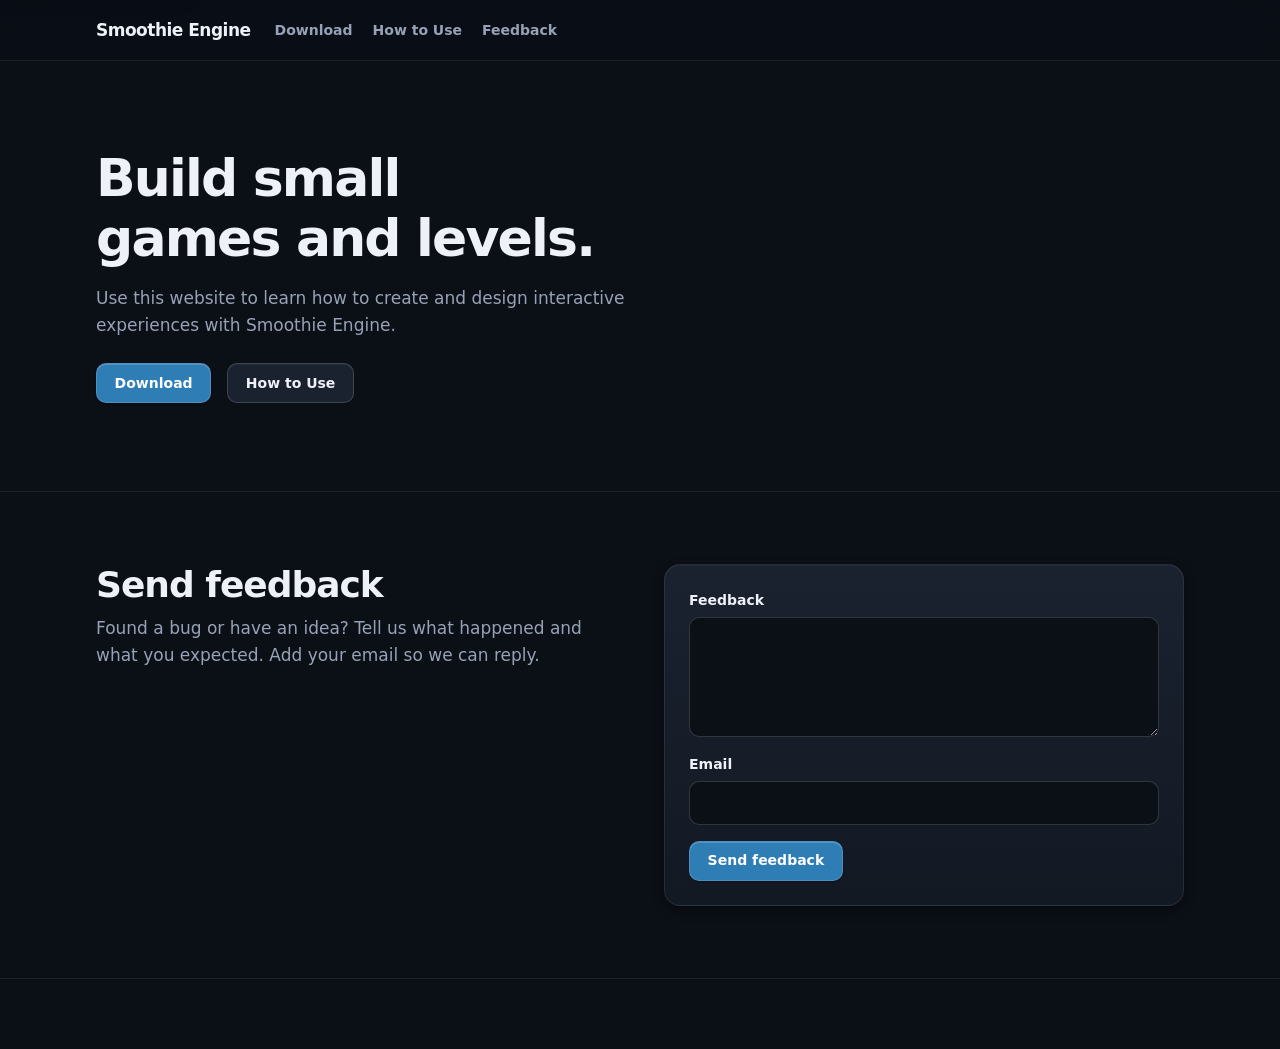
==== commit 2fae9c4e: "major looks and more" ====
--- a/index.html
+++ b/index.html
@@ -21,9 +21,11 @@
       position: absolute;
       top: 0;
       right: 0;
-      bottom: 0;
+      bottom: -40px;
       width: 55%;
-      background: url("Start.gif") center right / cover no-repeat;
+      transform: translateY(-120px);
+      object-fit: cover;
+      object-position: center right;
       pointer-events: none;
       -webkit-mask-image: linear-gradient(to left, #000 35%, transparent 100%);
       mask-image: linear-gradient(to left, #000 35%, transparent 100%);
@@ -55,7 +57,9 @@
   <main id="main">
 
     <section class="hero">
-      <div class="bg-gif" aria-hidden="true"></div>
+      <video class="bg-gif" autoplay muted loop playsinline preload="auto" aria-hidden="true">
+        <source src="Start.mp4" type="video/mp4">
+      </video>
       <div class="container">
         <h1>Build small games and levels.</h1>
         <p class="lead">Use this website to learn how to create and design interactive experiences with Smoothie Engine.</p>
